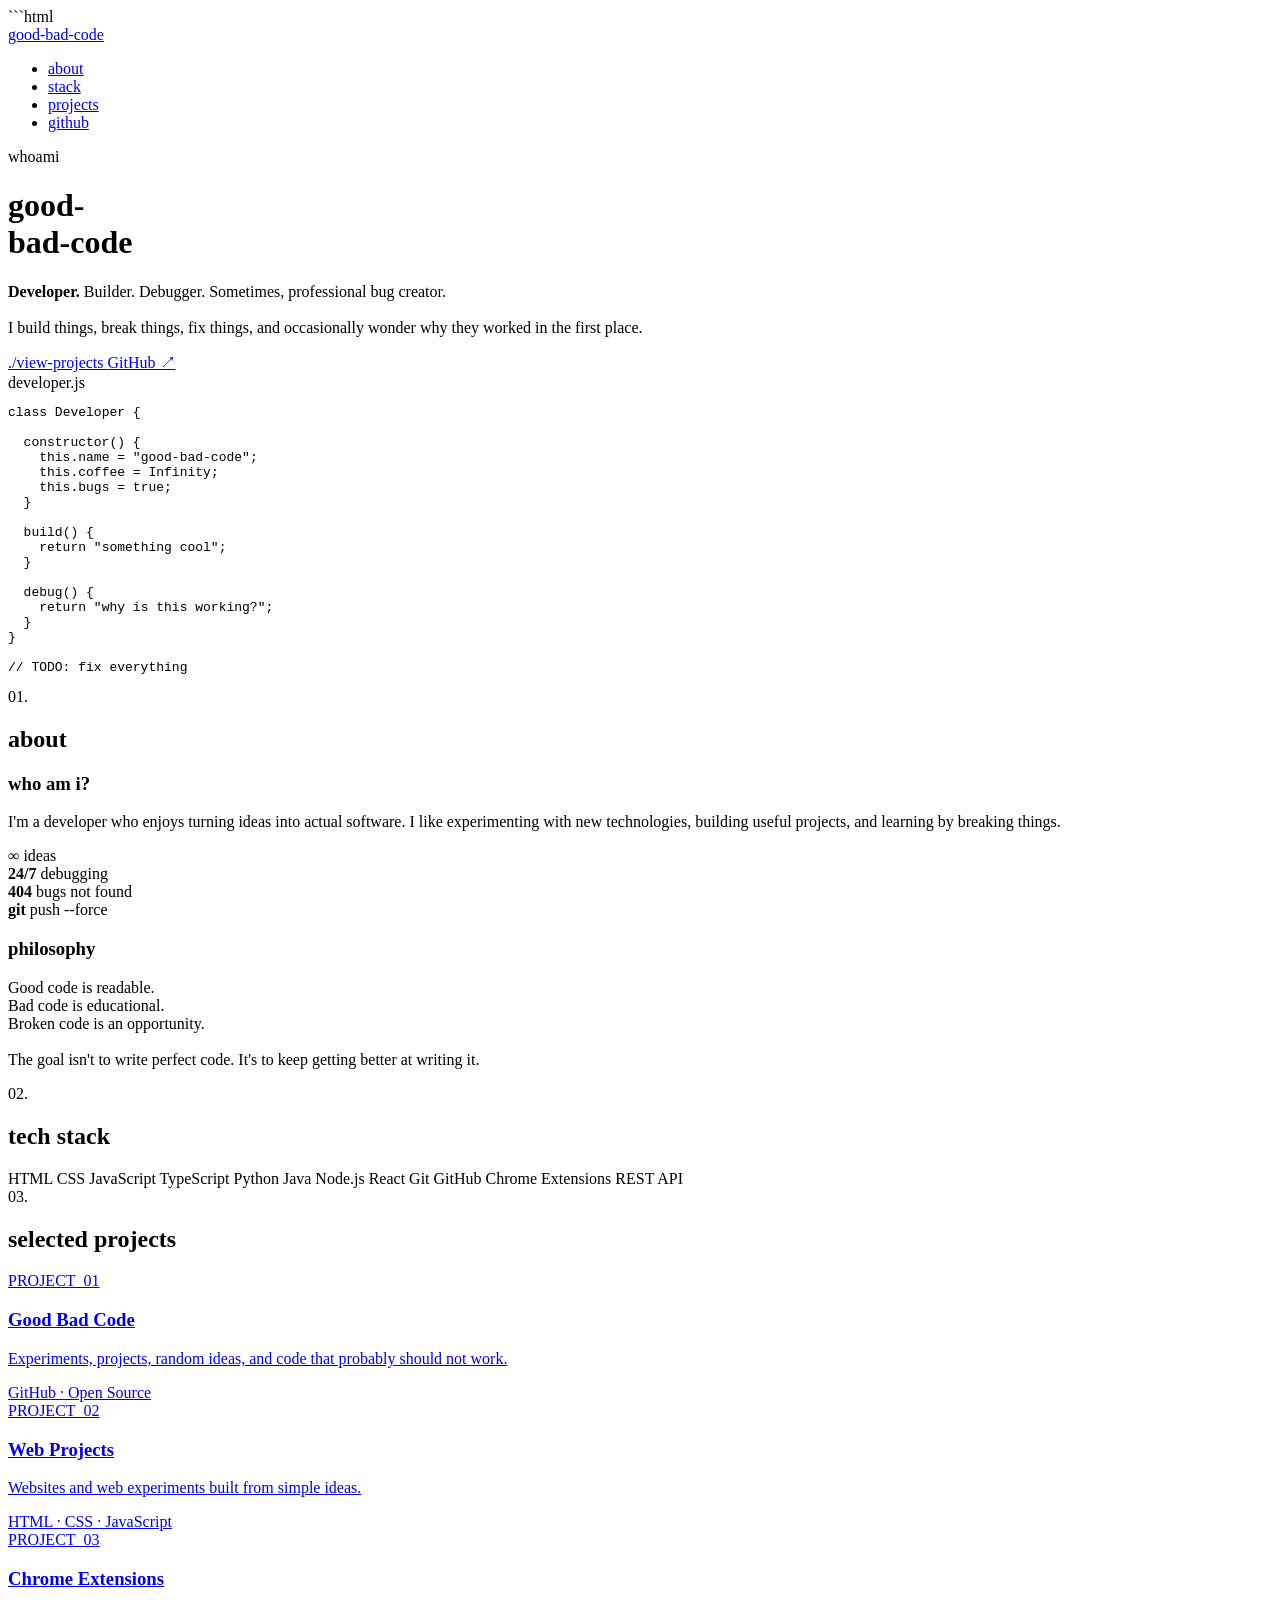
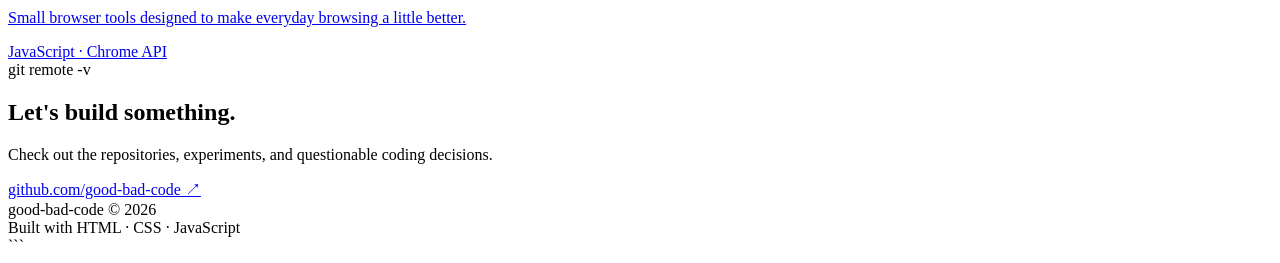
==== index.html @ f19af236 "Add index.html for developer portfolio This commit adds a new HTML file for the developer portfolio," ====
```html
<!DOCTYPE html>
<html lang="ko">
<head>
  <meta charset="UTF-8" />
  <meta name="viewport" content="width=device-width, initial-scale=1.0" />

  <title>good-bad-code — Developer Portfolio</title>

  <meta
    name="description"
    content="good-bad-code's developer portfolio — Code, build, break, repeat."
  />

  <link rel="preconnect" href="https://fonts.googleapis.com">
  <link rel="preconnect" href="https://fonts.gstatic.com" crossorigin>

  <link
    href="https://fonts.googleapis.com/css2?family=Fira+Code:wght@400;500;600;700&display=swap"
    rel="stylesheet"
  />

  <link rel="stylesheet" href="style.css" />
</head>

<body>

  <!-- Navigation -->
  <nav>
    <div class="container nav-inner">

      <a href="#" class="logo">
        good<span>-</span>bad<span>-</span>code
      </a>

      <ul class="nav-links">
        <li><a href="#about">about</a></li>
        <li><a href="#stack">stack</a></li>
        <li><a href="#projects">projects</a></li>
        <li><a href="#github">github</a></li>
      </ul>

    </div>
  </nav>


  <!-- Hero -->
  <header class="hero">

    <div class="container hero-grid">

      <div class="hero-content">

        <div class="terminal-label">
          whoami
        </div>

        <h1>
          good<span class="accent">-</span><br>
          bad<span class="accent">-</span>code
        </h1>

        <p class="hero-description">
          <strong>Developer.</strong>
          Builder.
          Debugger.
          Sometimes, professional bug creator.
          <br><br>

          I build things, break things, fix things,
          and occasionally wonder why they worked
          in the first place.
        </p>

        <div class="buttons">

          <a class="btn primary" href="#projects">
            ./view-projects
          </a>

          <a
            class="btn secondary"
            href="https://github.com/good-bad-code"
            target="_blank"
            rel="noopener noreferrer"
          >
            GitHub ↗
          </a>

        </div>

      </div>


      <!-- Code Window -->
      <div class="code-window">

        <div class="window-header">

          <div class="dot red"></div>
          <div class="dot yellow"></div>
          <div class="dot green"></div>

          <span class="window-title">
            developer.js
          </span>

        </div>

<pre><code><span class="keyword">class</span> <span class="function">Developer</span> {

  <span class="function">constructor</span>() {
    <span class="keyword">this</span>.name = <span class="string">"good-bad-code"</span>;
    <span class="keyword">this</span>.coffee = <span class="keyword">Infinity</span>;
    <span class="keyword">this</span>.bugs = <span class="keyword">true</span>;
  }

  <span class="function">build</span>() {
    <span class="keyword">return</span> <span class="string">"something cool"</span>;
  }

  <span class="function">debug</span>() {
    <span class="keyword">return</span> <span class="string">"why is this working?"</span>;
  }
}

<span class="comment">// TODO: fix everything</span></code></pre>

      </div>

    </div>

  </header>


  <!-- About -->
  <section id="about">

    <div class="container">

      <div class="section-title">
        <span>01.</span>
        <h2>about</h2>
      </div>


      <div class="about-grid">

        <div class="panel">

          <h3>who am i?</h3>

          <p>
            I'm a developer who enjoys turning ideas
            into actual software.

            I like experimenting with new technologies,
            building useful projects, and learning
            by breaking things.
          </p>


          <div class="stats">

            <div class="stat">
              <strong>∞</strong>
              <span>ideas</span>
            </div>

            <div class="stat">
              <strong>24/7</strong>
              <span>debugging</span>
            </div>

            <div class="stat">
              <strong>404</strong>
              <span>bugs not found</span>
            </div>

            <div class="stat">
              <strong>git</strong>
              <span>push --force</span>
            </div>

          </div>

        </div>


        <div class="panel">

          <h3>philosophy</h3>

          <p>
            Good code is readable.<br>
            Bad code is educational.<br>
            Broken code is an opportunity.

            <br><br>

            The goal isn't to write perfect code.
            It's to keep getting better at writing it.
          </p>

        </div>

      </div>

    </div>

  </section>


  <!-- Tech Stack -->
  <section id="stack">

    <div class="container">

      <div class="section-title">
        <span>02.</span>
        <h2>tech stack</h2>
      </div>


      <div class="stack">

        <span class="tag">HTML</span>
        <span class="tag">CSS</span>
        <span class="tag">JavaScript</span>
        <span class="tag">TypeScript</span>
        <span class="tag">Python</span>
        <span class="tag">Java</span>
        <span class="tag">Node.js</span>
        <span class="tag">React</span>
        <span class="tag">Git</span>
        <span class="tag">GitHub</span>
        <span class="tag">Chrome Extensions</span>
        <span class="tag">REST API</span>

      </div>

    </div>

  </section>


  <!-- Projects -->
  <section id="projects">

    <div class="container">

      <div class="section-title">
        <span>03.</span>
        <h2>selected projects</h2>
      </div>


      <div class="projects">


        <a
          class="project"
          href="https://github.com/good-bad-code"
          target="_blank"
          rel="noopener noreferrer"
        >

          <div class="project-number">
            PROJECT_01
          </div>

          <h3>Good Bad Code</h3>

          <p>
            Experiments, projects, random ideas,
            and code that probably should not work.
          </p>

          <div class="project-tech">
            GitHub · Open Source
          </div>

        </a>


        <a
          class="project"
          href="https://github.com/good-bad-code"
          target="_blank"
          rel="noopener noreferrer"
        >

          <div class="project-number">
            PROJECT_02
          </div>

          <h3>Web Projects</h3>

          <p>
            Websites and web experiments built
            from simple ideas.
          </p>

          <div class="project-tech">
            HTML · CSS · JavaScript
          </div>

        </a>


        <a
          class="project"
          href="https://github.com/good-bad-code"
          target="_blank"
          rel="noopener noreferrer"
        >

          <div class="project-number">
            PROJECT_03
          </div>

          <h3>Chrome Extensions</h3>

          <p>
            Small browser tools designed to make
            everyday browsing a little better.
          </p>

          <div class="project-tech">
            JavaScript · Chrome API
          </div>

        </a>


      </div>

    </div>

  </section>


  <!-- GitHub -->
  <section id="github">

    <div class="container">

      <div class="github-box">

        <div class="terminal-label">
          git remote -v
        </div>

        <h2>
          Let's build something.
        </h2>

        <p>
          Check out the repositories, experiments,
          and questionable coding decisions.
        </p>

        <a
          class="btn primary"
          href="https://github.com/good-bad-code"
          target="_blank"
          rel="noopener noreferrer"
        >
          github.com/good-bad-code ↗
        </a>

      </div>

    </div>

  </section>


  <!-- Footer -->
  <footer>

    <div class="container footer-inner">

      <div>
        <span class="green">good-bad-code</span>
        © 2026
      </div>

      <div>
        Built with HTML · CSS · JavaScript
      </div>

    </div>

  </footer>


  <script src="script.js"></script>

</body>
</html>
```
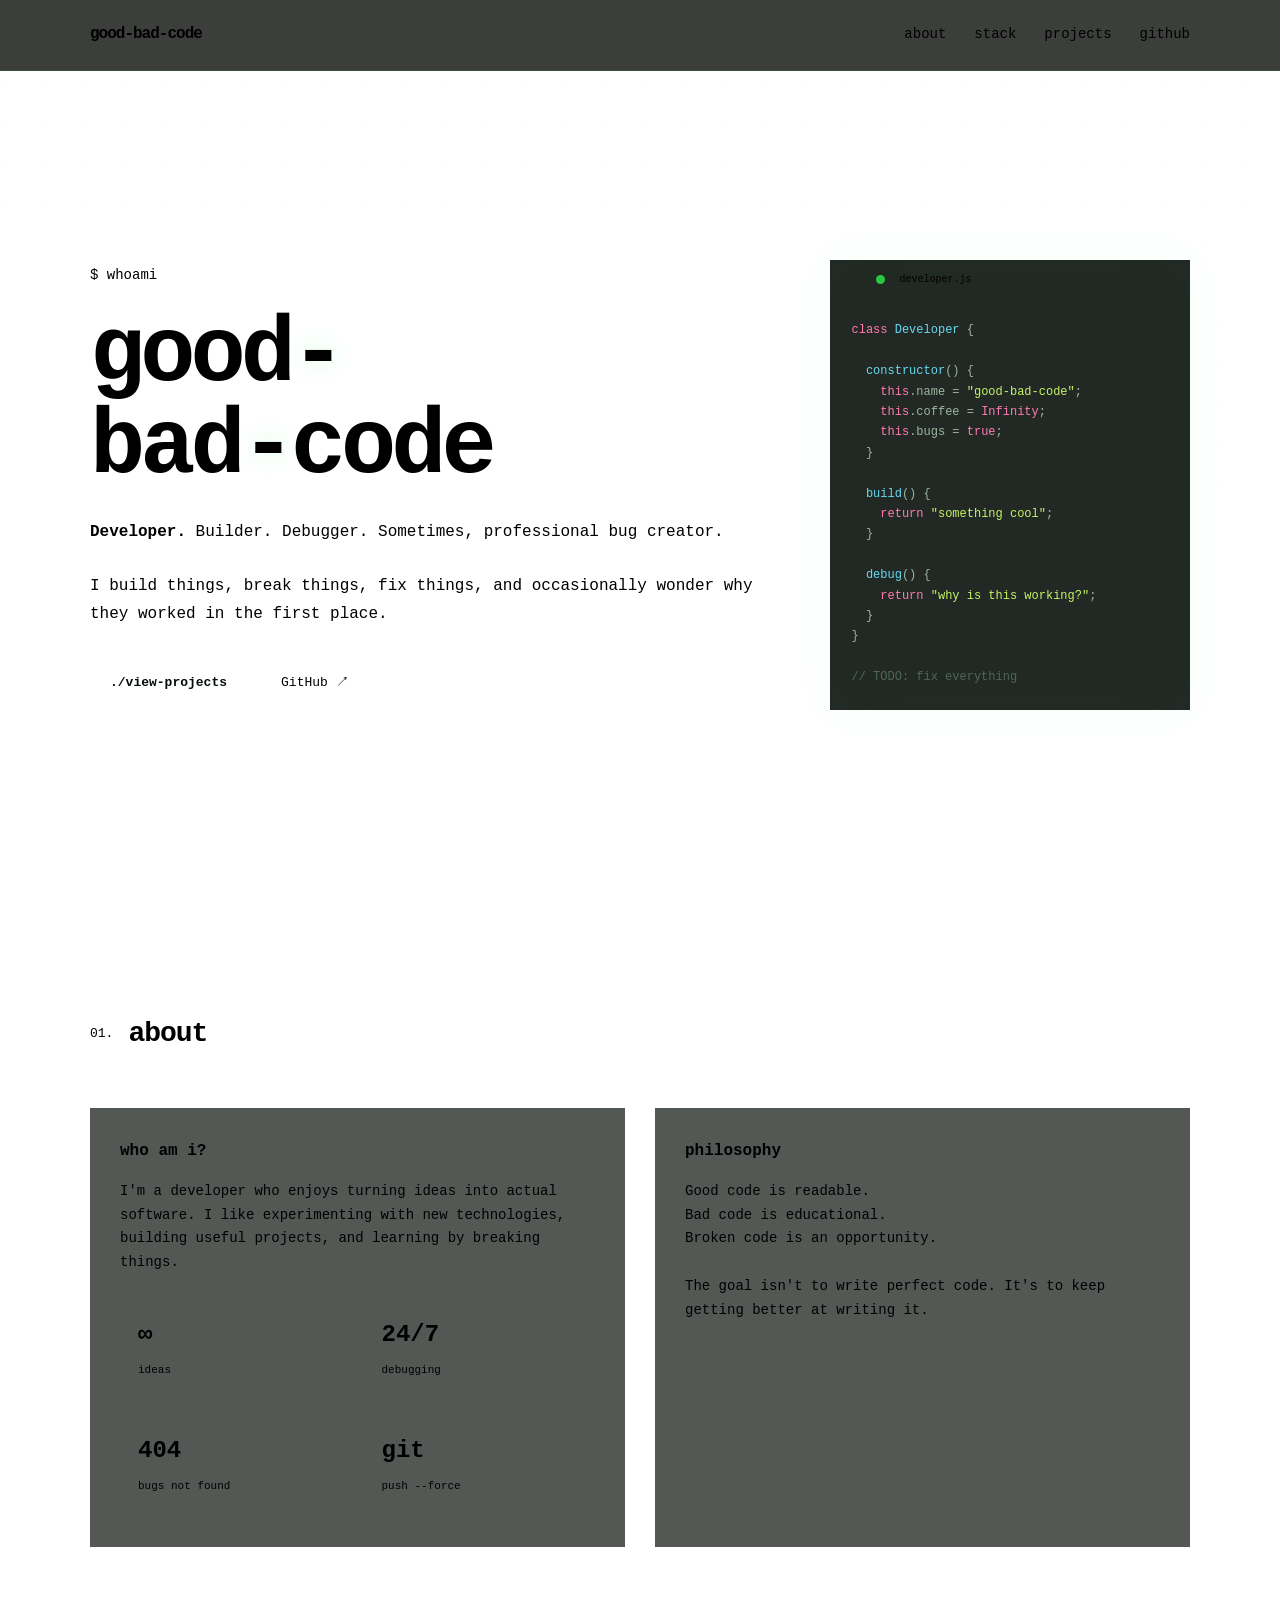
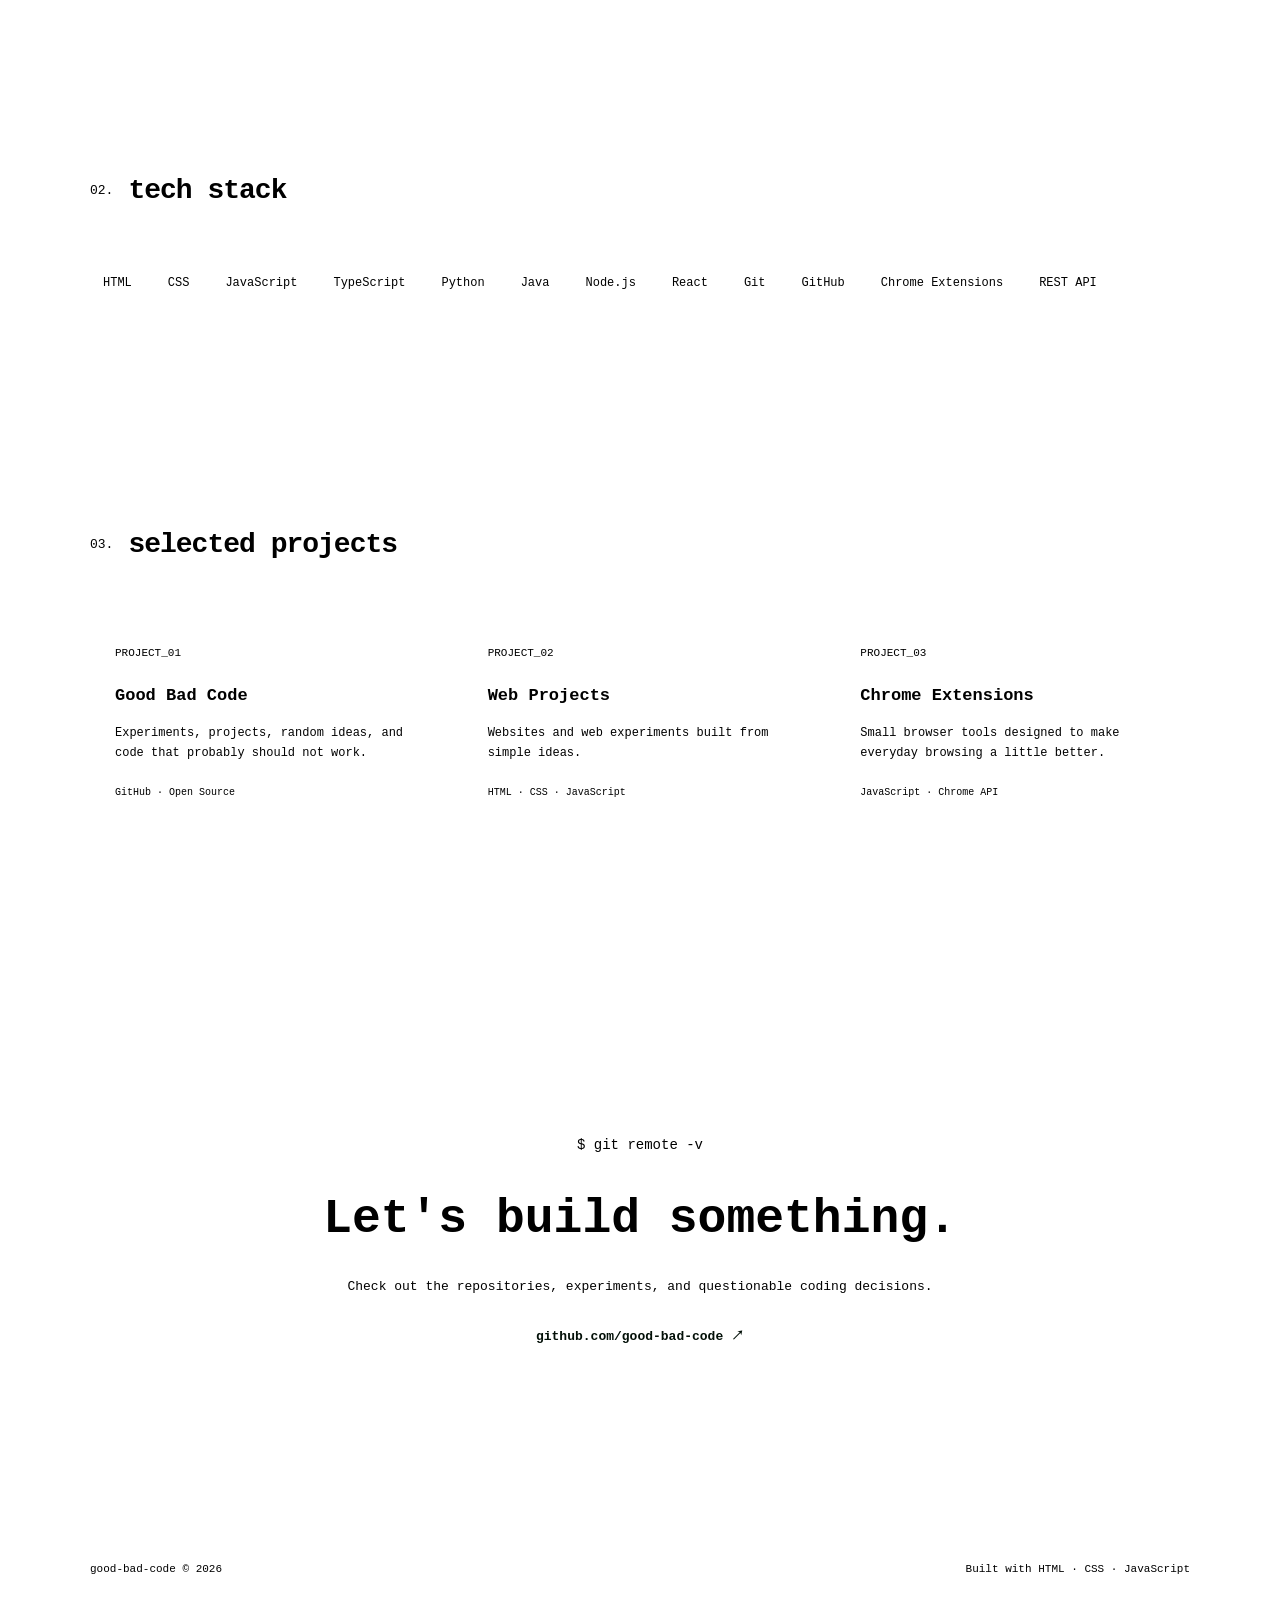
==== commit d182ce0e: "Clean up HTML formatting in index.html Removed unnecessary markdown formatting from HTML." ====
--- a/index.html
+++ b/index.html
@@ -1,4 +1,3 @@
-```html
 <!DOCTYPE html>
 <html lang="ko">
 <head>
@@ -399,4 +398,3 @@
 
 </body>
 </html>
-```
--- a/style.css
+++ b/style.css
@@ -0,0 +1,816 @@
+```css
+:root {
+  --bg: #050805;
+  --bg-soft: #0a100b;
+  --panel: #0b120d;
+  --border: #1b3521;
+
+  --green: #39ff88;
+  --green-soft: #8cffb5;
+
+  --text: #e8f5eb;
+  --muted: #78917f;
+
+  --red: #ff5f57;
+  --yellow: #ffbd2e;
+}
+
+* {
+  margin: 0;
+  padding: 0;
+  box-sizing: border-box;
+}
+
+html {
+  scroll-behavior: smooth;
+}
+
+body {
+  font-family: "Fira Code", monospace;
+
+  background:
+    radial-gradient(
+      circle at 50% -10%,
+      rgba(57, 255, 136, 0.09),
+      transparent 35%
+    ),
+    var(--bg);
+
+  color: var(--text);
+  line-height: 1.7;
+
+  overflow-x: hidden;
+}
+
+
+/* Background Grid */
+
+body::before {
+  content: "";
+
+  position: fixed;
+  inset: 0;
+
+  pointer-events: none;
+
+  opacity: 0.035;
+
+  background-image:
+    linear-gradient(
+      rgba(57, 255, 136, 0.3) 1px,
+      transparent 1px
+    ),
+    linear-gradient(
+      90deg,
+      rgba(57, 255, 136, 0.3) 1px,
+      transparent 1px
+    );
+
+  background-size: 40px 40px;
+
+  mask-image:
+    linear-gradient(
+      to bottom,
+      black,
+      transparent 80%
+    );
+}
+
+
+a {
+  color: inherit;
+  text-decoration: none;
+}
+
+
+.container {
+  width: min(
+    1100px,
+    calc(100% - 40px)
+  );
+
+  margin: auto;
+}
+
+
+/* =========================
+   NAVIGATION
+========================= */
+
+nav {
+  position: fixed;
+
+  top: 0;
+  left: 0;
+
+  width: 100%;
+
+  z-index: 100;
+
+  backdrop-filter: blur(12px);
+
+  background:
+    rgba(5, 8, 5, 0.78);
+
+  border-bottom:
+    1px solid rgba(57, 255, 136, 0.08);
+}
+
+
+.nav-inner {
+  height: 70px;
+
+  display: flex;
+
+  align-items: center;
+  justify-content: space-between;
+}
+
+
+.logo {
+  color: var(--green);
+
+  font-weight: 700;
+
+  letter-spacing: -1px;
+}
+
+
+.logo span {
+  color: var(--muted);
+}
+
+
+.nav-links {
+  display: flex;
+
+  gap: 28px;
+
+  list-style: none;
+
+  color: var(--muted);
+
+  font-size: 14px;
+}
+
+
+.nav-links a {
+  transition: 0.2s;
+}
+
+
+.nav-links a:hover {
+  color: var(--green);
+}
+
+
+/* =========================
+   HERO
+========================= */
+
+.hero {
+  min-height: 100vh;
+
+  display: flex;
+
+  align-items: center;
+
+  position: relative;
+
+  padding-top: 70px;
+}
+
+
+.hero-grid {
+  display: grid;
+
+  grid-template-columns:
+    1.3fr 0.7fr;
+
+  gap: 70px;
+
+  align-items: center;
+}
+
+
+.terminal-label {
+  color: var(--green);
+
+  font-size: 14px;
+
+  margin-bottom: 22px;
+}
+
+
+.terminal-label::before {
+  content: "$ ";
+
+  color: var(--muted);
+}
+
+
+h1 {
+  font-size:
+    clamp(48px, 8vw, 92px);
+
+  line-height: 1;
+
+  letter-spacing: -5px;
+
+  margin-bottom: 25px;
+}
+
+
+h1 .accent {
+  color: var(--green);
+
+  text-shadow:
+    0 0 25px
+    rgba(57, 255, 136, 0.25);
+}
+
+
+.hero-description {
+  max-width: 680px;
+
+  color: var(--muted);
+
+  font-size: 16px;
+
+  margin-bottom: 32px;
+}
+
+
+.hero-description strong {
+  color: var(--green-soft);
+}
+
+
+/* Buttons */
+
+.buttons {
+  display: flex;
+
+  gap: 14px;
+
+  flex-wrap: wrap;
+}
+
+
+.btn {
+  border:
+    1px solid var(--border);
+
+  padding: 12px 20px;
+
+  font-size: 13px;
+
+  transition: 0.2s;
+
+  background: var(--panel);
+}
+
+
+.btn.primary {
+  color: #031008;
+
+  background: var(--green);
+
+  border-color: var(--green);
+
+  font-weight: 700;
+}
+
+
+.btn:hover {
+  transform: translateY(-2px);
+
+  box-shadow:
+    0 0 25px
+    rgba(57, 255, 136, 0.12);
+}
+
+
+.btn.secondary:hover {
+  color: var(--green);
+
+  border-color: var(--green);
+}
+
+
+/* =========================
+   CODE WINDOW
+========================= */
+
+.code-window {
+  border:
+    1px solid var(--border);
+
+  background:
+    rgba(11, 18, 13, 0.9);
+
+  box-shadow:
+    0 0 50px
+    rgba(57, 255, 136, 0.05),
+
+    inset 0 0 50px
+    rgba(57, 255, 136, 0.015);
+}
+
+
+.window-header {
+  height: 38px;
+
+  display: flex;
+
+  align-items: center;
+
+  gap: 7px;
+
+  padding: 0 14px;
+
+  border-bottom:
+    1px solid var(--border);
+}
+
+
+.dot {
+  width: 9px;
+  height: 9px;
+
+  border-radius: 50%;
+}
+
+
+.dot.red {
+  background: var(--red);
+}
+
+
+.dot.yellow {
+  background: var(--yellow);
+}
+
+
+.dot.green {
+  background: #28c840;
+}
+
+
+.window-title {
+  margin-left: 8px;
+
+  color: var(--muted);
+
+  font-size: 10px;
+}
+
+
+pre {
+  padding: 22px;
+
+  overflow-x: auto;
+
+  font-size: 12px;
+
+  color: #9ab6a0;
+}
+
+
+.keyword {
+  color: #ff7ab2;
+}
+
+
+.string {
+  color: #c5f467;
+}
+
+
+.function {
+  color: #66d9ef;
+}
+
+
+.comment {
+  color: #4c6854;
+}
+
+
+/* =========================
+   SECTION
+========================= */
+
+section {
+  padding: 110px 0;
+}
+
+
+.section-title {
+  display: flex;
+
+  align-items: center;
+
+  gap: 15px;
+
+  margin-bottom: 50px;
+}
+
+
+.section-title span {
+  color: var(--green);
+
+  font-size: 13px;
+}
+
+
+.section-title h2 {
+  font-size: 28px;
+
+  letter-spacing: -1px;
+}
+
+
+.section-title::after {
+  content: "";
+
+  height: 1px;
+
+  flex: 1;
+
+  background: var(--border);
+}
+
+
+/* =========================
+   ABOUT
+========================= */
+
+.about-grid {
+  display: grid;
+
+  grid-template-columns:
+    1fr 1fr;
+
+  gap: 30px;
+}
+
+
+.panel {
+  background:
+    rgba(11, 18, 13, 0.7);
+
+  border:
+    1px solid var(--border);
+
+  padding: 30px;
+}
+
+
+.panel h3 {
+  color: var(--green);
+
+  margin-bottom: 15px;
+
+  font-size: 16px;
+}
+
+
+.panel p {
+  color: var(--muted);
+
+  font-size: 14px;
+}
+
+
+/* Stats */
+
+.stats {
+  display: grid;
+
+  grid-template-columns:
+    repeat(2, 1fr);
+
+  gap: 12px;
+
+  margin-top: 22px;
+}
+
+
+.stat {
+  border:
+    1px solid var(--border);
+
+  padding: 18px;
+}
+
+
+.stat strong {
+  display: block;
+
+  color: var(--green);
+
+  font-size: 24px;
+}
+
+
+.stat span {
+  color: var(--muted);
+
+  font-size: 11px;
+}
+
+
+/* =========================
+   TECH STACK
+========================= */
+
+.stack {
+  display: flex;
+
+  flex-wrap: wrap;
+
+  gap: 10px;
+}
+
+
+.tag {
+  padding: 8px 13px;
+
+  border:
+    1px solid var(--border);
+
+  background: var(--panel);
+
+  color: var(--green-soft);
+
+  font-size: 12px;
+
+  transition: 0.2s;
+}
+
+
+.tag:hover {
+  border-color: var(--green);
+
+  transform: translateY(-2px);
+
+  box-shadow:
+    0 0 15px
+    rgba(57, 255, 136, 0.08);
+}
+
+
+/* =========================
+   PROJECTS
+========================= */
+
+.projects {
+  display: grid;
+
+  grid-template-columns:
+    repeat(3, 1fr);
+
+  gap: 18px;
+}
+
+
+.project {
+  position: relative;
+
+  padding: 25px;
+
+  min-height: 230px;
+
+  border:
+    1px solid var(--border);
+
+  background:
+    linear-gradient(
+      145deg,
+      rgba(57, 255, 136, 0.025),
+      transparent
+    ),
+    var(--panel);
+
+  transition: 0.25s;
+}
+
+
+.project:hover {
+  transform: translateY(-5px);
+
+  border-color:
+    rgba(57, 255, 136, 0.5);
+
+  box-shadow:
+    0 15px 40px
+    rgba(0, 0, 0, 0.3);
+}
+
+
+.project-number {
+  color: var(--muted);
+
+  font-size: 11px;
+
+  margin-bottom: 20px;
+}
+
+
+.project h3 {
+  color: var(--green-soft);
+
+  margin-bottom: 12px;
+
+  font-size: 17px;
+}
+
+
+.project p {
+  color: var(--muted);
+
+  font-size: 12px;
+
+  margin-bottom: 20px;
+}
+
+
+.project-tech {
+  color: var(--green);
+
+  font-size: 10px;
+}
+
+
+/* =========================
+   GITHUB
+========================= */
+
+.github-box {
+  text-align: center;
+
+  padding: 65px 30px;
+
+  border:
+    1px solid var(--border);
+
+  background:
+    radial-gradient(
+      circle at center,
+      rgba(57, 255, 136, 0.06),
+      transparent 55%
+    ),
+    var(--panel);
+}
+
+
+.github-box h2 {
+  font-size:
+    clamp(28px, 5vw, 48px);
+
+  margin-bottom: 15px;
+}
+
+
+.github-box p {
+  color: var(--muted);
+
+  margin-bottom: 25px;
+
+  font-size: 13px;
+}
+
+
+/* =========================
+   FOOTER
+========================= */
+
+footer {
+  border-top:
+    1px solid var(--border);
+
+  padding: 35px 0;
+
+  color: var(--muted);
+
+  font-size: 11px;
+}
+
+
+.footer-inner {
+  display: flex;
+
+  justify-content: space-between;
+
+  gap: 20px;
+}
+
+
+.green {
+  color: var(--green);
+}
+
+
+/* =========================
+   SCROLL REVEAL
+========================= */
+
+.reveal {
+  opacity: 0;
+
+  transform: translateY(25px);
+
+  transition:
+    opacity 0.7s ease,
+    transform 0.7s ease;
+}
+
+
+.reveal.visible {
+  opacity: 1;
+
+  transform: translateY(0);
+}
+
+
+/* =========================
+   RESPONSIVE
+========================= */
+
+@media (max-width: 800px) {
+
+  .hero-grid,
+  .about-grid {
+    grid-template-columns: 1fr;
+  }
+
+
+  .hero {
+    padding-top: 110px;
+  }
+
+
+  .hero-grid {
+    gap: 45px;
+  }
+
+
+  .projects {
+    grid-template-columns: 1fr;
+  }
+
+
+  .nav-links {
+    display: none;
+  }
+
+
+  h1 {
+    letter-spacing: -3px;
+  }
+
+
+  section {
+    padding: 80px 0;
+  }
+
+
+  .footer-inner {
+    flex-direction: column;
+  }
+
+}
+
+
+@media (max-width: 500px) {
+
+  .container {
+    width:
+      calc(100% - 28px);
+  }
+
+
+  h1 {
+    font-size: 52px;
+  }
+
+
+  .hero-description {
+    font-size: 13px;
+  }
+
+
+  .code-window {
+    font-size: 10px;
+  }
+
+
+  pre {
+    padding: 15px;
+
+    font-size: 10px;
+  }
+
+}
+```
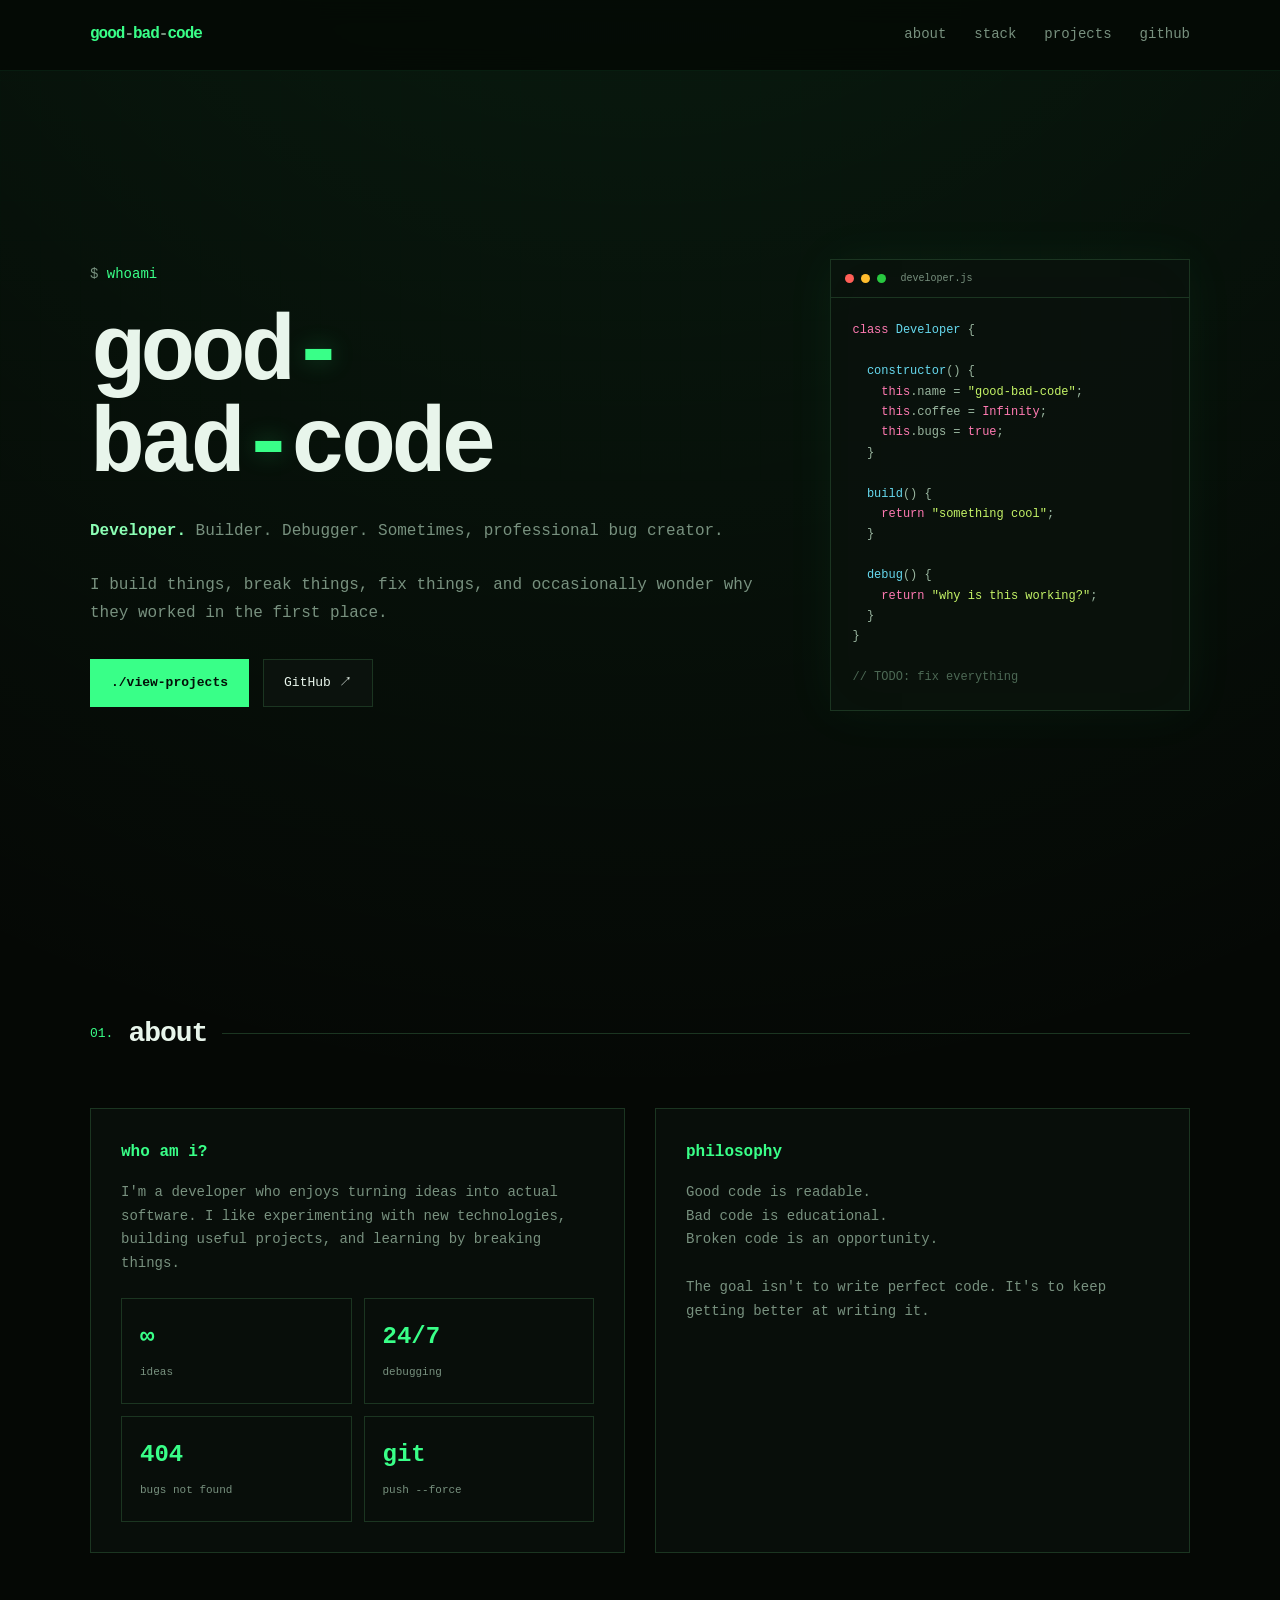
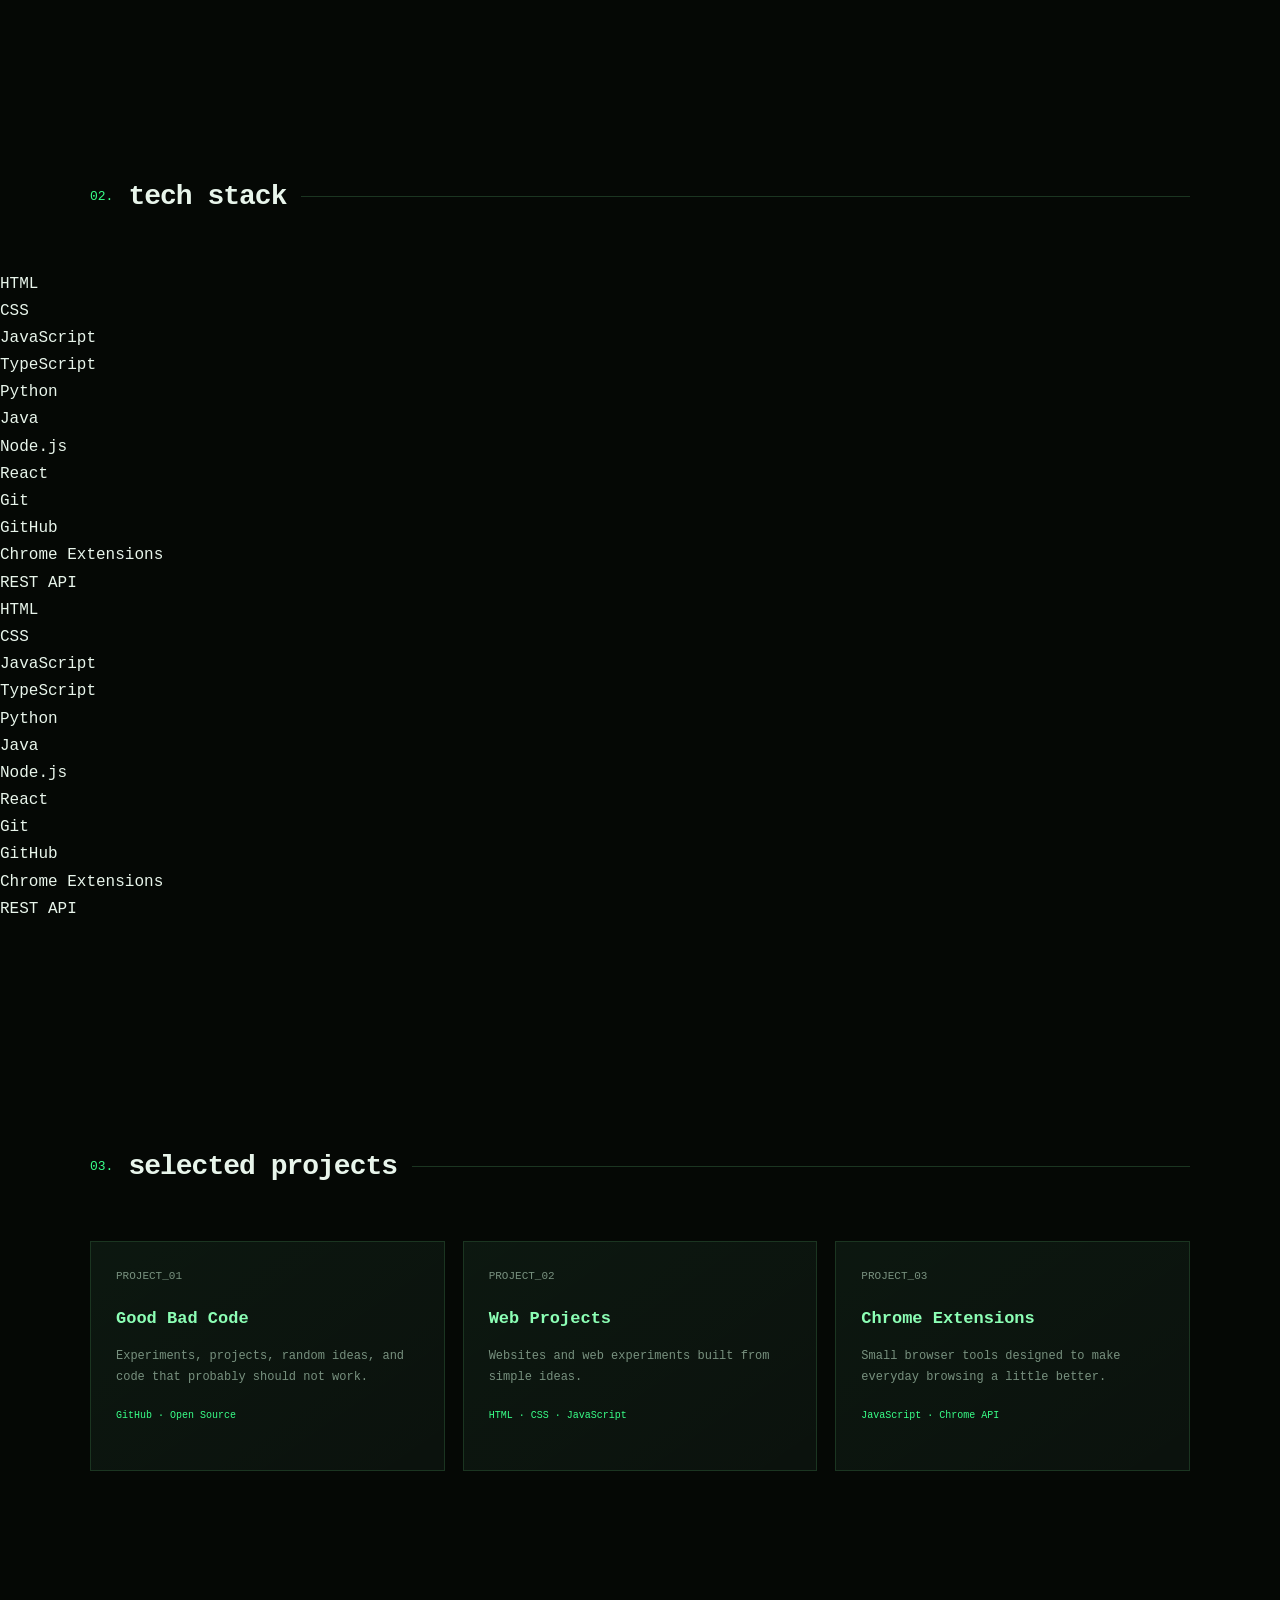
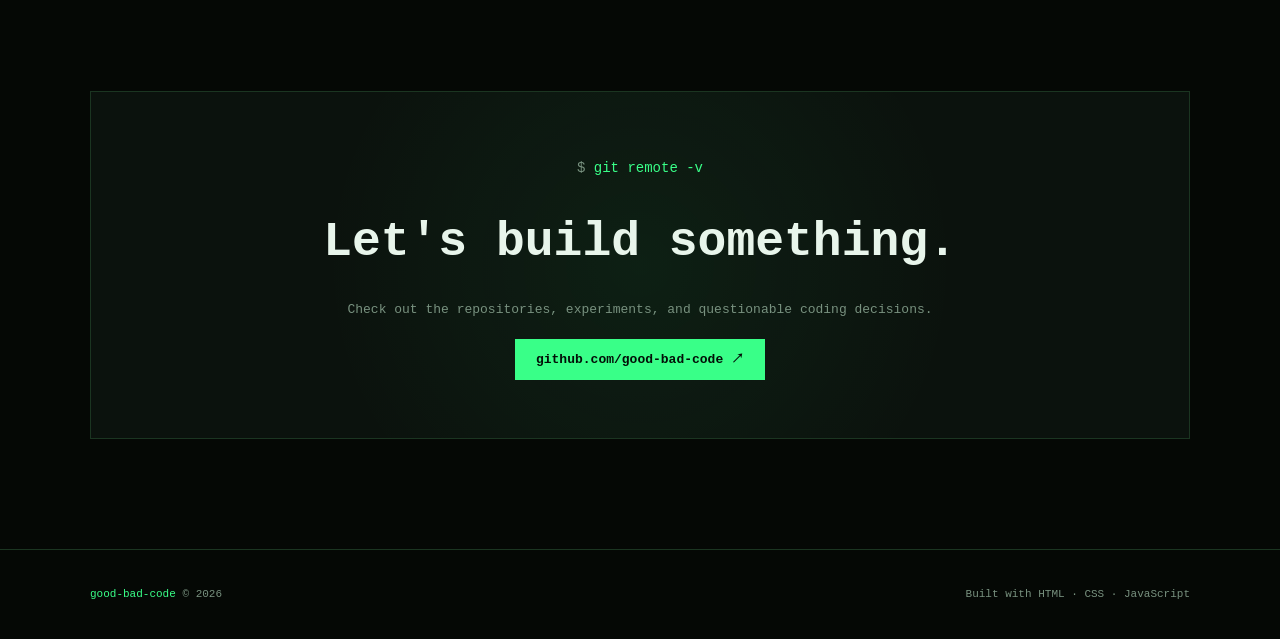
==== commit 857f8f0e: "Refactor tech stack section in index.html Refactor tech stack section to improve structure and reada" ====
--- a/index.html
+++ b/index.html
@@ -209,39 +209,55 @@
 
   </section>
 
-
-  <!-- Tech Stack -->
-  <section id="stack">
-
-    <div class="container">
-
-      <div class="section-title">
-        <span>02.</span>
-        <h2>tech stack</h2>
-      </div>
-
-
-      <div class="stack">
-
-        <span class="tag">HTML</span>
-        <span class="tag">CSS</span>
-        <span class="tag">JavaScript</span>
-        <span class="tag">TypeScript</span>
-        <span class="tag">Python</span>
-        <span class="tag">Java</span>
-        <span class="tag">Node.js</span>
-        <span class="tag">React</span>
-        <span class="tag">Git</span>
-        <span class="tag">GitHub</span>
-        <span class="tag">Chrome Extensions</span>
-        <span class="tag">REST API</span>
-
-      </div>
-
-    </div>
-
-  </section>
-
+<!-- Tech Stack -->
+<section id="stack">
+
+  <div class="container">
+
+    <div class="section-title">
+      <span>02.</span>
+      <h2>tech stack</h2>
+    </div>
+
+  </div>
+
+  <div class="tech-wave-container">
+
+    <div class="tech-wave-track">
+
+      <!-- 첫 번째 세트 -->
+      <div class="tech-wave-item">HTML</div>
+      <div class="tech-wave-item">CSS</div>
+      <div class="tech-wave-item">JavaScript</div>
+      <div class="tech-wave-item">TypeScript</div>
+      <div class="tech-wave-item">Python</div>
+      <div class="tech-wave-item">Java</div>
+      <div class="tech-wave-item">Node.js</div>
+      <div class="tech-wave-item">React</div>
+      <div class="tech-wave-item">Git</div>
+      <div class="tech-wave-item">GitHub</div>
+      <div class="tech-wave-item">Chrome Extensions</div>
+      <div class="tech-wave-item">REST API</div>
+
+      <!-- 두 번째 세트 -->
+      <div class="tech-wave-item">HTML</div>
+      <div class="tech-wave-item">CSS</div>
+      <div class="tech-wave-item">JavaScript</div>
+      <div class="tech-wave-item">TypeScript</div>
+      <div class="tech-wave-item">Python</div>
+      <div class="tech-wave-item">Java</div>
+      <div class="tech-wave-item">Node.js</div>
+      <div class="tech-wave-item">React</div>
+      <div class="tech-wave-item">Git</div>
+      <div class="tech-wave-item">GitHub</div>
+      <div class="tech-wave-item">Chrome Extensions</div>
+      <div class="tech-wave-item">REST API</div>
+
+    </div>
+
+  </div>
+
+</section>
 
   <!-- Projects -->
   <section id="projects">
--- a/style.css
+++ b/style.css
@@ -1,4 +1,3 @@
-```css
 :root {
   --bg: #050805;
   --bg-soft: #0a100b;
@@ -813,4 +812,3 @@
   }
 
 }
-```
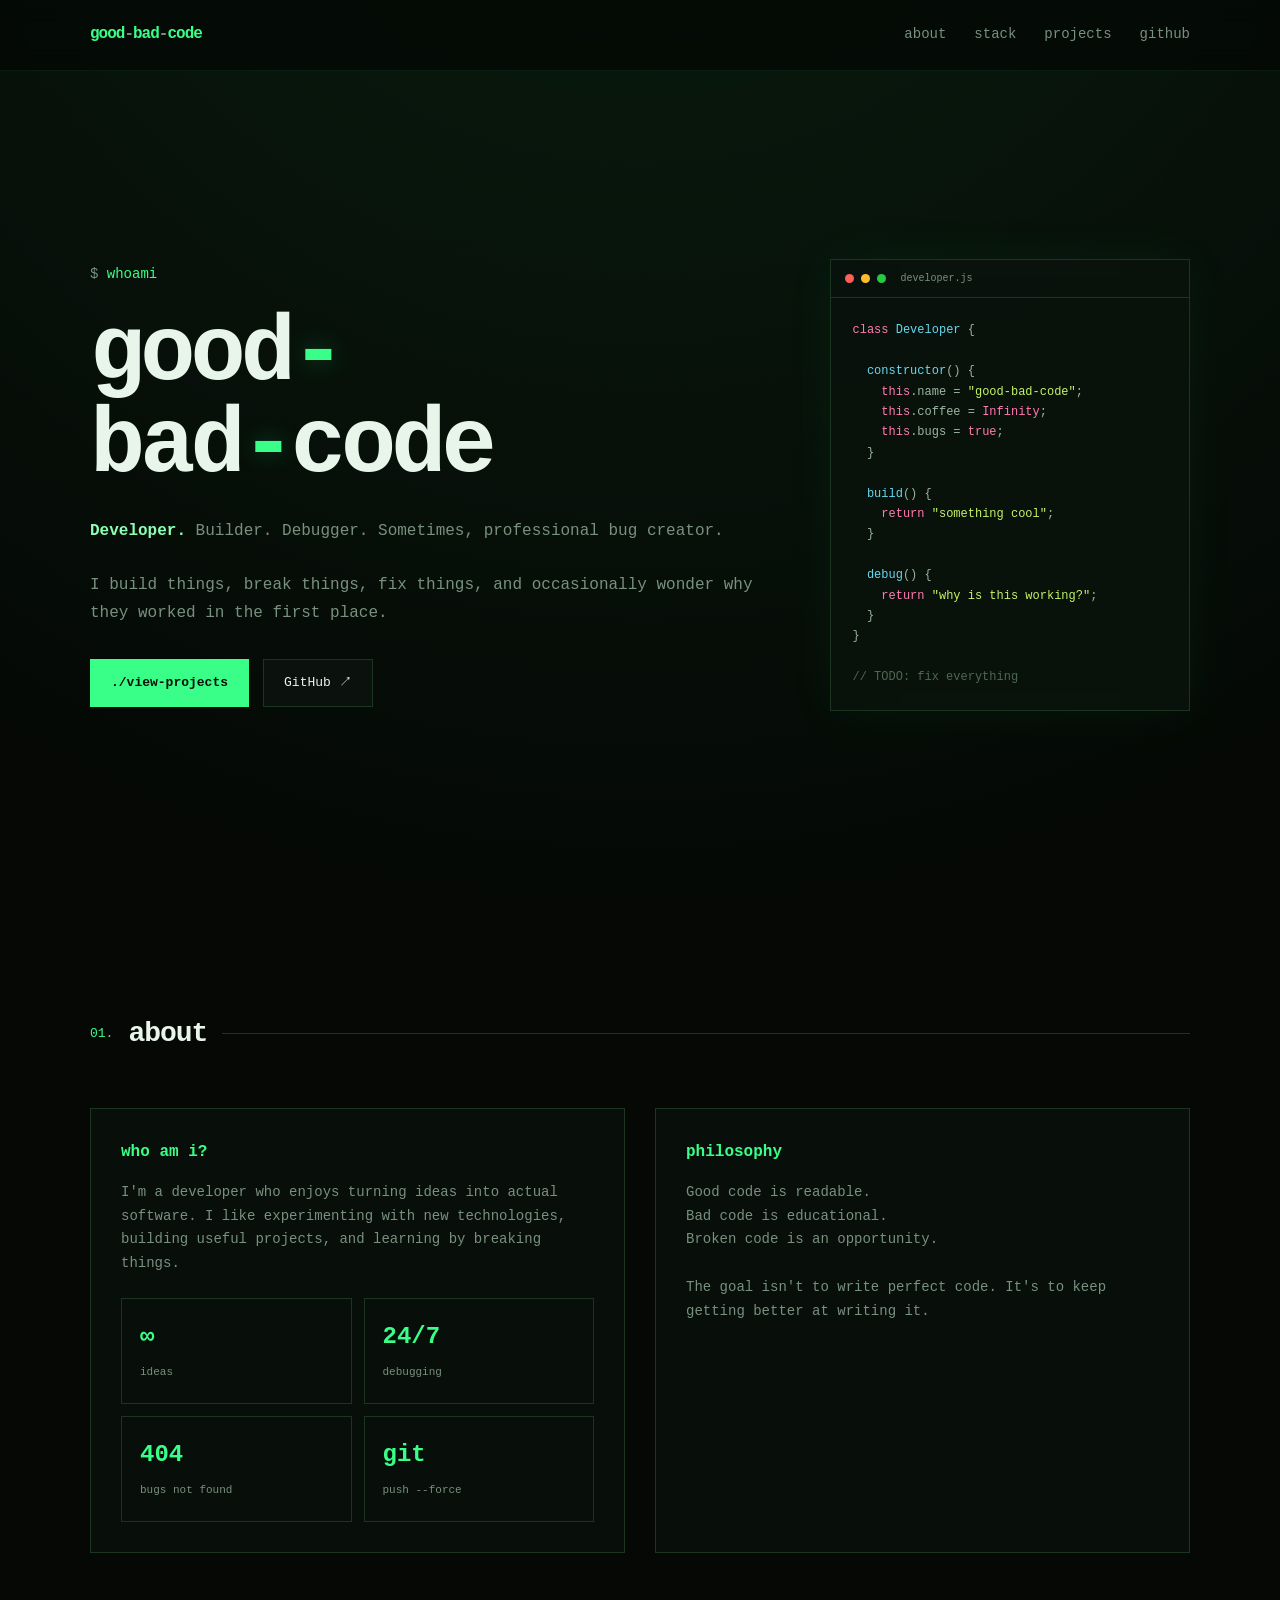
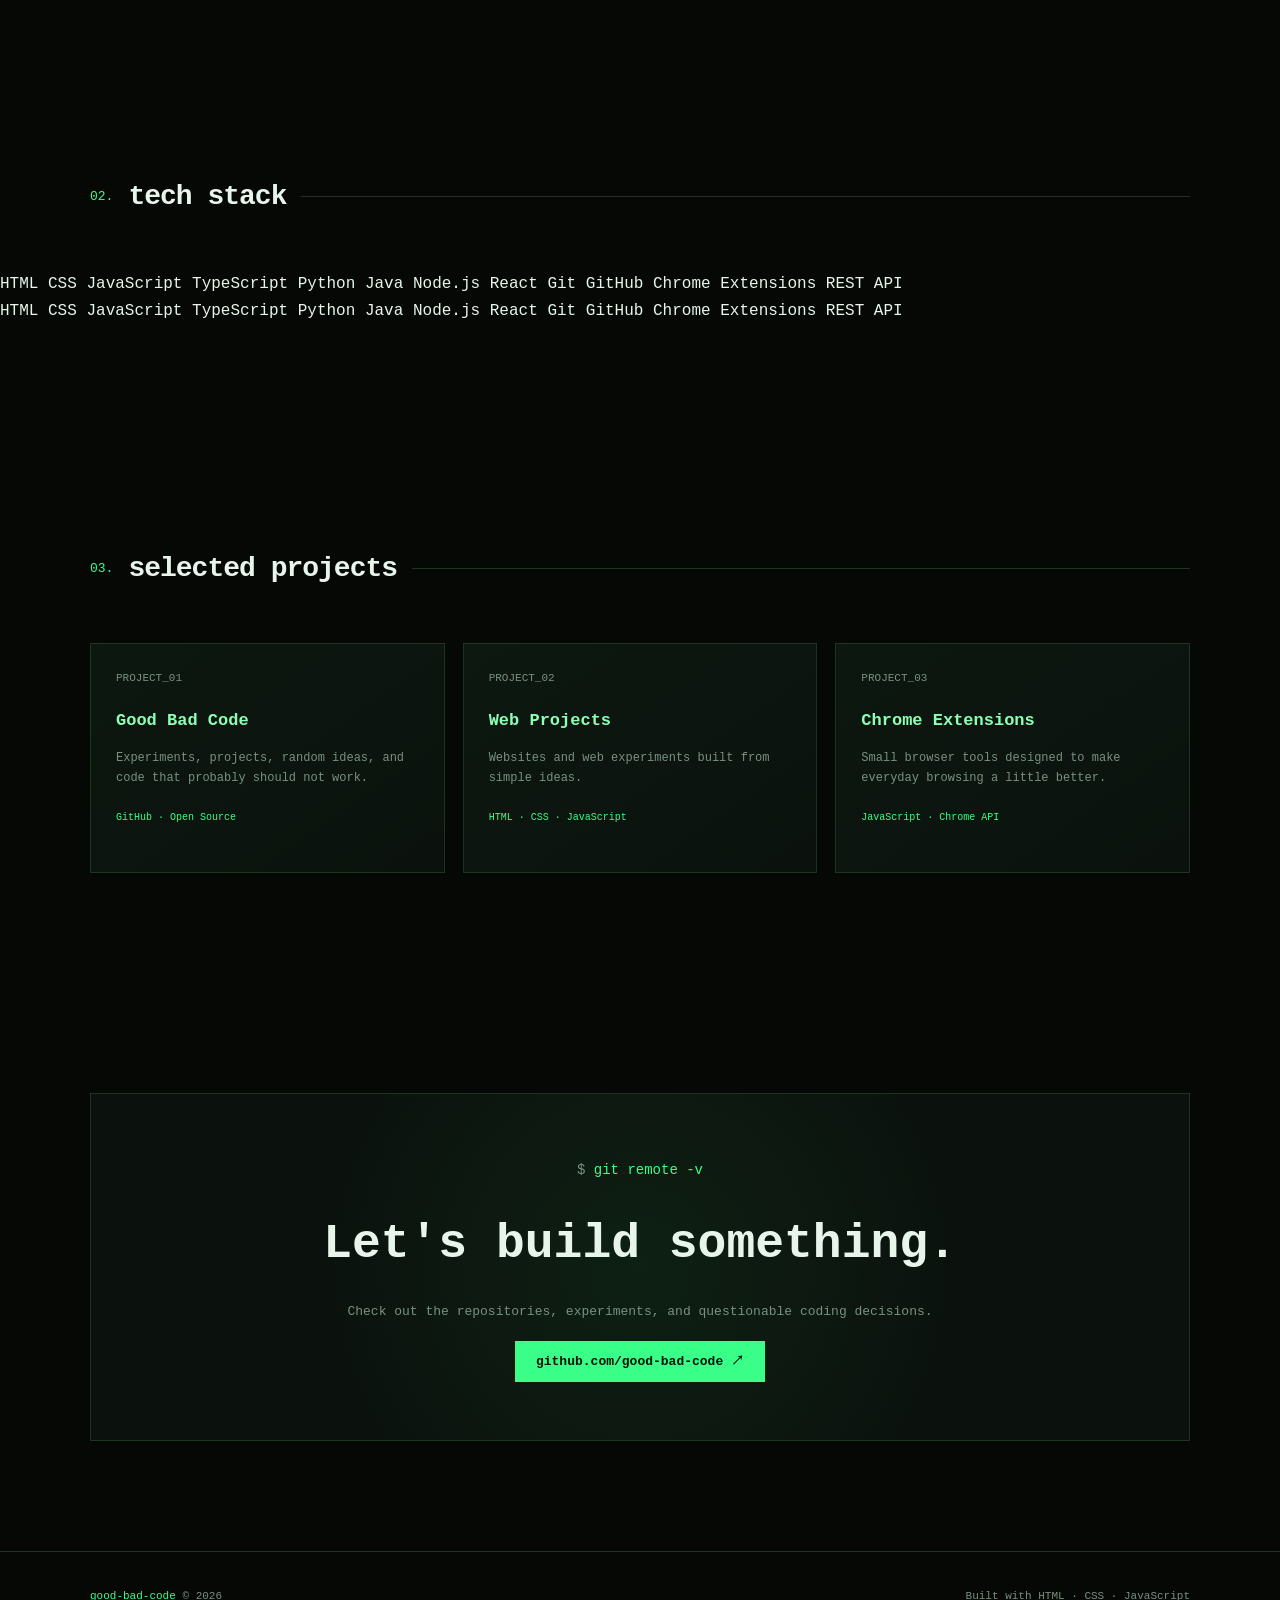
==== commit 907eed79: "Update stylesheet link and refactor tech items" ====
--- a/index.html
+++ b/index.html
@@ -19,7 +19,7 @@
     rel="stylesheet"
   />
 
-  <link rel="stylesheet" href="style.css" />
+  <link rel="stylesheet" href="/style.css" />
 </head>
 
 <body>
@@ -221,37 +221,45 @@
 
   </div>
 
-  <div class="tech-wave-container">
-
-    <div class="tech-wave-track">
-
-      <!-- 첫 번째 세트 -->
-      <div class="tech-wave-item">HTML</div>
-      <div class="tech-wave-item">CSS</div>
-      <div class="tech-wave-item">JavaScript</div>
-      <div class="tech-wave-item">TypeScript</div>
-      <div class="tech-wave-item">Python</div>
-      <div class="tech-wave-item">Java</div>
-      <div class="tech-wave-item">Node.js</div>
-      <div class="tech-wave-item">React</div>
-      <div class="tech-wave-item">Git</div>
-      <div class="tech-wave-item">GitHub</div>
-      <div class="tech-wave-item">Chrome Extensions</div>
-      <div class="tech-wave-item">REST API</div>
-
-      <!-- 두 번째 세트 -->
-      <div class="tech-wave-item">HTML</div>
-      <div class="tech-wave-item">CSS</div>
-      <div class="tech-wave-item">JavaScript</div>
-      <div class="tech-wave-item">TypeScript</div>
-      <div class="tech-wave-item">Python</div>
-      <div class="tech-wave-item">Java</div>
-      <div class="tech-wave-item">Node.js</div>
-      <div class="tech-wave-item">React</div>
-      <div class="tech-wave-item">Git</div>
-      <div class="tech-wave-item">GitHub</div>
-      <div class="tech-wave-item">Chrome Extensions</div>
-      <div class="tech-wave-item">REST API</div>
+  <div class="tech-marquee">
+
+    <div class="tech-track">
+
+      <div class="tech-group">
+
+        <span class="tech-item">HTML</span>
+        <span class="tech-item">CSS</span>
+        <span class="tech-item">JavaScript</span>
+        <span class="tech-item">TypeScript</span>
+        <span class="tech-item">Python</span>
+        <span class="tech-item">Java</span>
+        <span class="tech-item">Node.js</span>
+        <span class="tech-item">React</span>
+        <span class="tech-item">Git</span>
+        <span class="tech-item">GitHub</span>
+        <span class="tech-item">Chrome Extensions</span>
+        <span class="tech-item">REST API</span>
+
+      </div>
+
+
+      <!-- 완전히 동일한 복제본 -->
+      <div class="tech-group" aria-hidden="true">
+
+        <span class="tech-item">HTML</span>
+        <span class="tech-item">CSS</span>
+        <span class="tech-item">JavaScript</span>
+        <span class="tech-item">TypeScript</span>
+        <span class="tech-item">Python</span>
+        <span class="tech-item">Java</span>
+        <span class="tech-item">Node.js</span>
+        <span class="tech-item">React</span>
+        <span class="tech-item">Git</span>
+        <span class="tech-item">GitHub</span>
+        <span class="tech-item">Chrome Extensions</span>
+        <span class="tech-item">REST API</span>
+
+      </div>
 
     </div>
 
--- a/style.css
+++ b/style.css
@@ -524,41 +524,364 @@
    TECH STACK
 ========================= */
 
-.stack {
+/* =========================
+   WAVE TECH STACK
+========================= */
+
+#stack {
+  overflow: hidden;
+}
+
+
+/* 전체 영역 */
+
+.tech-wave-container {
+  position: relative;
+
+  width: 100%;
+
+  height: 150px;
+
+  overflow: hidden;
+
+  /*
+   * 양쪽 끝을 자연스럽게 사라지게 함
+   */
+  mask-image:
+    linear-gradient(
+      90deg,
+      transparent 0%,
+      black 8%,
+      black 92%,
+      transparent 100%
+    );
+}
+
+
+/* 움직이는 라인 */
+
+.tech-wave-track {
+  position: absolute;
+
+  left: 0;
+  top: 50%;
+
   display: flex;
 
-  flex-wrap: wrap;
-
-  gap: 10px;
-}
-
-
-.tag {
-  padding: 8px 13px;
+  align-items: center;
+
+  gap: 18px;
+
+  width: max-content;
+
+  transform: translateY(-50%);
+
+  animation:
+    wave-scroll 26s linear infinite;
+
+  will-change: transform;
+}
+
+
+/* 각각의 기술 */
+
+.tech-wave-item {
+  position: relative;
+
+  flex-shrink: 0;
+
+  padding: 13px 21px;
 
   border:
-    1px solid var(--border);
-
-  background: var(--panel);
+    1px solid rgba(57, 255, 136, 0.22);
+
+  background:
+    rgba(8, 15, 10, 0.9);
 
   color: var(--green-soft);
 
-  font-size: 12px;
-
-  transition: 0.2s;
-}
-
-
-.tag:hover {
+  font-size: 13px;
+
+  white-space: nowrap;
+
+  /*
+   * 네온 효과
+   */
+  box-shadow:
+    0 0 0 transparent;
+
+  transition:
+    color .25s,
+    border-color .25s,
+    box-shadow .25s,
+    background .25s;
+}
+
+
+/* > 기호 */
+
+.tech-wave-item::before {
+  content: ">";
+
+  color: var(--green);
+
+  margin-right: 9px;
+
+  opacity: .8;
+}
+
+
+/* Hover */
+
+.tech-wave-item:hover {
+  color: var(--green);
+
   border-color: var(--green);
 
-  transform: translateY(-2px);
+  background:
+    rgba(57, 255, 136, 0.05);
+
+  box-shadow:
+    0 0 25px
+    rgba(57, 255, 136, 0.16);
+}
+
+
+/* =========================
+   WAVE MOTION
+========================= */
+
+
+/*
+ * 전체 라인이
+ * 위 → 아래 → 위로 흐르는 느낌
+ */
+
+@keyframes wave-scroll {
+
+  0% {
+    transform:
+      translate3d(0, -50%, 0)
+      rotate(0deg);
+  }
+
+  25% {
+    transform:
+      translate3d(-12.5%, -54%, 0)
+      rotate(-0.4deg);
+  }
+
+  50% {
+    transform:
+      translate3d(-25%, -46%, 0)
+      rotate(0.4deg);
+  }
+
+  75% {
+    transform:
+      translate3d(-37.5%, -54%, 0)
+      rotate(-0.4deg);
+  }
+
+  100% {
+    transform:
+      translate3d(-50%, -50%, 0)
+      rotate(0deg);
+  }
+
+}
+
+
+/* =========================
+   INDIVIDUAL WAVE
+========================= */
+
+
+/*
+ * 각 요소에 미세한 위아래 차이를 줘서
+ * 한 줄이 아니라 실제 파도처럼 보이게 함
+ */
+
+.tech-wave-item:nth-child(1) {
+  transform: translateY(4px);
+}
+
+.tech-wave-item:nth-child(2) {
+  transform: translateY(0);
+}
+
+.tech-wave-item:nth-child(3) {
+  transform: translateY(-5px);
+}
+
+.tech-wave-item:nth-child(4) {
+  transform: translateY(-9px);
+}
+
+.tech-wave-item:nth-child(5) {
+  transform: translateY(-12px);
+}
+
+.tech-wave-item:nth-child(6) {
+  transform: translateY(-9px);
+}
+
+.tech-wave-item:nth-child(7) {
+  transform: translateY(-4px);
+}
+
+.tech-wave-item:nth-child(8) {
+  transform: translateY(2px);
+}
+
+.tech-wave-item:nth-child(9) {
+  transform: translateY(7px);
+}
+
+.tech-wave-item:nth-child(10) {
+  transform: translateY(11px);
+}
+
+.tech-wave-item:nth-child(11) {
+  transform: translateY(8px);
+}
+
+.tech-wave-item:nth-child(12) {
+  transform: translateY(3px);
+}
+
+
+/*
+ * 복제된 두 번째 세트
+ */
+
+.tech-wave-item:nth-child(13) {
+  transform: translateY(4px);
+}
+
+.tech-wave-item:nth-child(14) {
+  transform: translateY(0);
+}
+
+.tech-wave-item:nth-child(15) {
+  transform: translateY(-5px);
+}
+
+.tech-wave-item:nth-child(16) {
+  transform: translateY(-9px);
+}
+
+.tech-wave-item:nth-child(17) {
+  transform: translateY(-12px);
+}
+
+.tech-wave-item:nth-child(18) {
+  transform: translateY(-9px);
+}
+
+.tech-wave-item:nth-child(19) {
+  transform: translateY(-4px);
+}
+
+.tech-wave-item:nth-child(20) {
+  transform: translateY(2px);
+}
+
+.tech-wave-item:nth-child(21) {
+  transform: translateY(7px);
+}
+
+.tech-wave-item:nth-child(22) {
+  transform: translateY(11px);
+}
+
+.tech-wave-item:nth-child(23) {
+  transform: translateY(8px);
+}
+
+.tech-wave-item:nth-child(24) {
+  transform: translateY(3px);
+}
+
+
+/* =========================
+   GLOW LINE
+========================= */
+
+.tech-wave-container::before {
+  content: "";
+
+  position: absolute;
+
+  left: 0;
+  right: 0;
+
+  top: 50%;
+
+  height: 1px;
+
+  background:
+    linear-gradient(
+      90deg,
+      transparent,
+      rgba(57, 255, 136, .12),
+      transparent
+    );
 
   box-shadow:
     0 0 15px
-    rgba(57, 255, 136, 0.08);
-}
-
+    rgba(57, 255, 136, .15);
+
+  pointer-events: none;
+}
+
+
+/* =========================
+   HOVER PAUSE
+========================= */
+
+.tech-wave-container:hover
+.tech-wave-track {
+  animation-play-state: paused;
+}
+
+
+/* =========================
+   MOBILE
+========================= */
+
+@media (max-width: 800px) {
+
+  .tech-wave-container {
+    height: 130px;
+  }
+
+  .tech-wave-track {
+    gap: 12px;
+
+    animation-duration: 20s;
+  }
+
+  .tech-wave-item {
+    padding: 10px 15px;
+
+    font-size: 11px;
+  }
+
+}
+
+
+/* =========================
+   REDUCED MOTION
+========================= */
+
+@media (prefers-reduced-motion: reduce) {
+
+  .tech-wave-track {
+    animation: none;
+  }
+
+}
 
 /* =========================
    PROJECTS
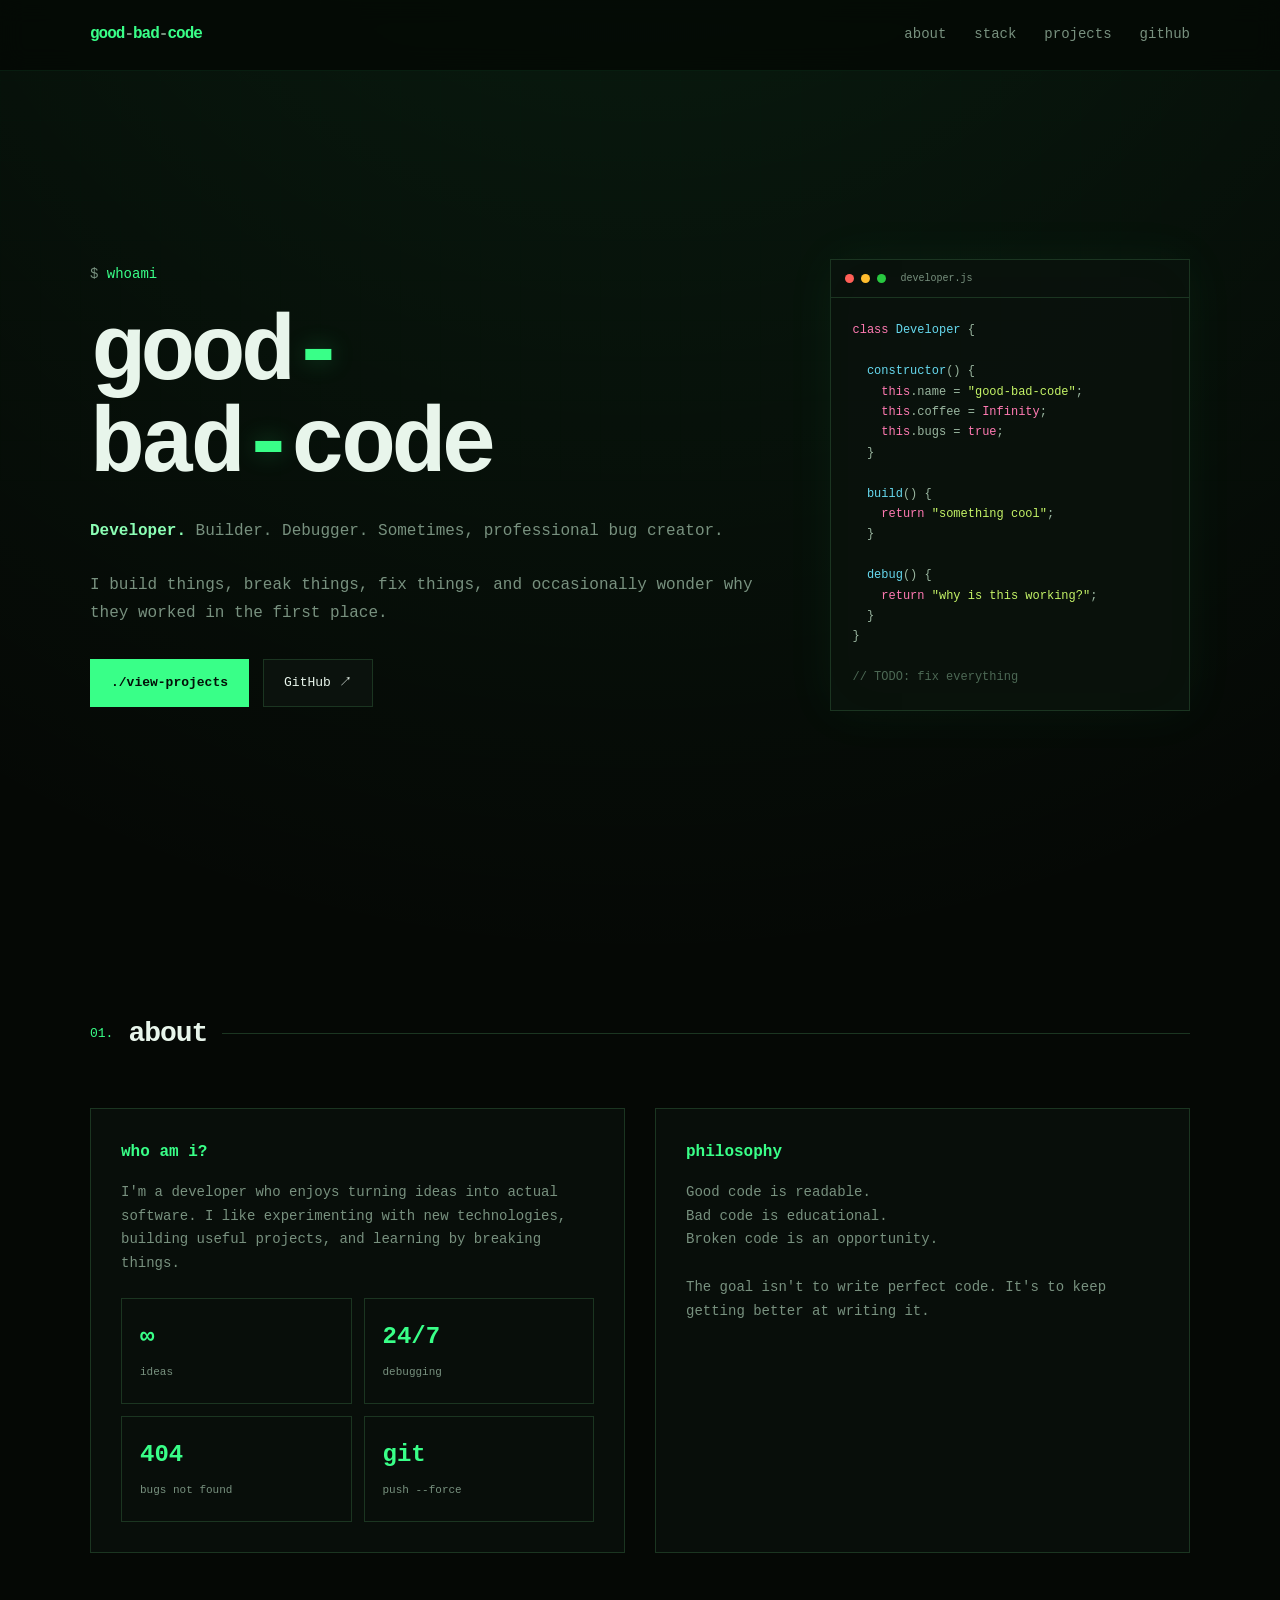
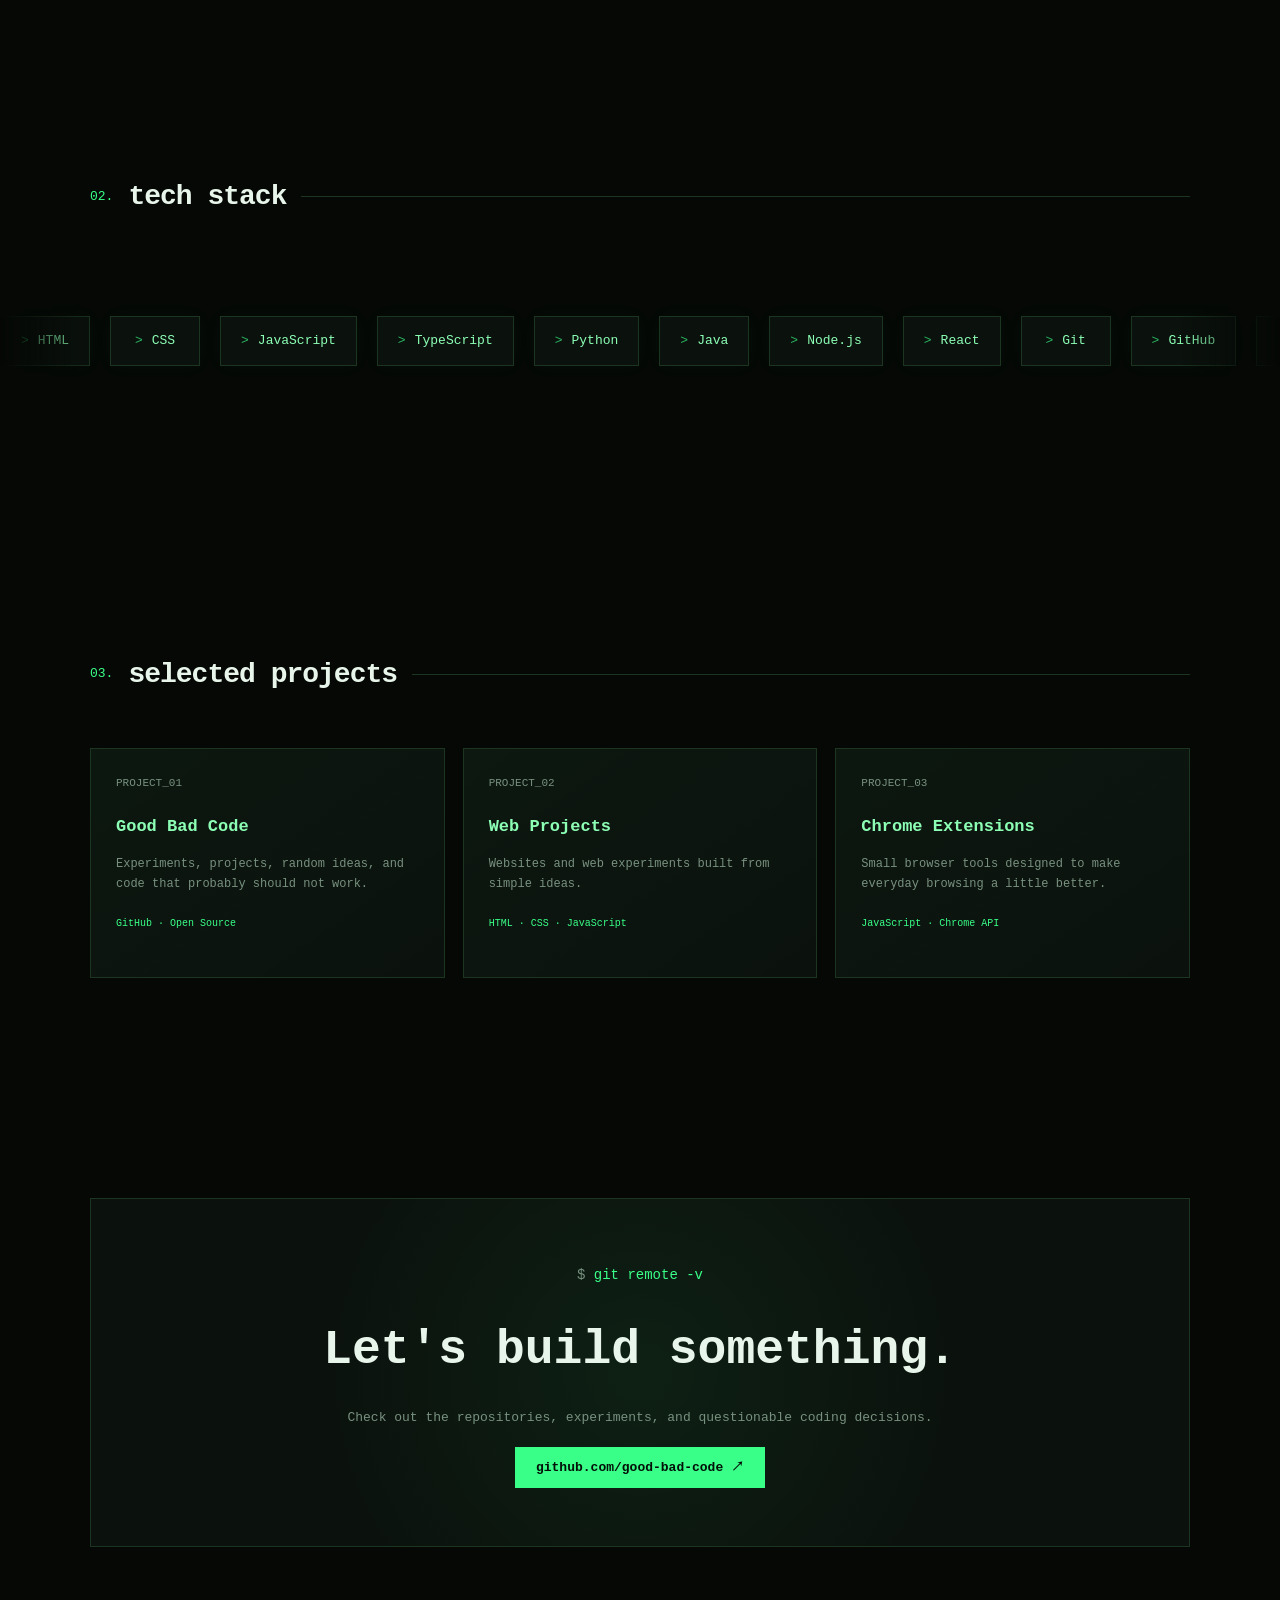
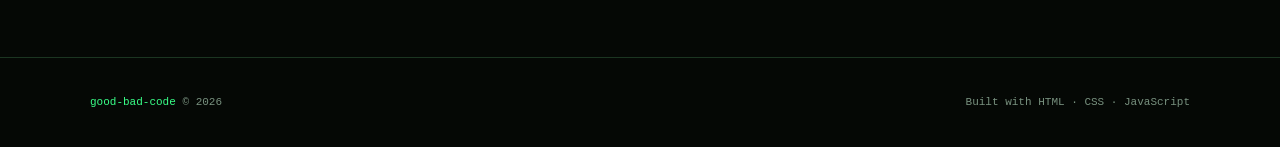
==== commit d7e21066: "Remove duplicate comment in index.html Removed duplicate comment in tech-group div." ====
--- a/index.html
+++ b/index.html
@@ -242,8 +242,6 @@
 
       </div>
 
-
-      <!-- 완전히 동일한 복제본 -->
       <div class="tech-group" aria-hidden="true">
 
         <span class="tech-item">HTML</span>
--- a/style.css
+++ b/style.css
@@ -519,366 +519,309 @@
   font-size: 11px;
 }
 
-
-/* =========================
-   TECH STACK
-========================= */
-
-/* =========================
-   WAVE TECH STACK
-========================= */
+/* ========================================
+   TECH STACK - INFINITE WAVE
+======================================== */
 
 #stack {
   overflow: hidden;
 }
 
 
-/* 전체 영역 */
-
-.tech-wave-container {
+/* 전체 마키 영역 */
+.tech-marquee {
+  width: 100%;
+  overflow: hidden;
+
   position: relative;
 
-  width: 100%;
-
-  height: 150px;
-
-  overflow: hidden;
-
-  /*
-   * 양쪽 끝을 자연스럽게 사라지게 함
-   */
-  mask-image:
-    linear-gradient(
-      90deg,
-      transparent 0%,
-      black 8%,
-      black 92%,
-      transparent 100%
-    );
-}
-
-
-/* 움직이는 라인 */
-
-.tech-wave-track {
-  position: absolute;
-
-  left: 0;
-  top: 50%;
-
+  padding: 45px 0 65px;
+
+  /* 양쪽 끝 페이드 */
+  -webkit-mask-image: linear-gradient(
+    90deg,
+    transparent 0%,
+    black 8%,
+    black 92%,
+    transparent 100%
+  );
+
+  mask-image: linear-gradient(
+    90deg,
+    transparent 0%,
+    black 8%,
+    black 92%,
+    transparent 100%
+  );
+}
+
+
+/* 움직이는 전체 트랙 */
+.tech-track {
   display: flex;
 
+  width: max-content;
+
+  will-change: transform;
+
+  animation: tech-scroll 22s linear infinite;
+}
+
+
+/* 한 세트 */
+.tech-group {
+  display: flex;
+
   align-items: center;
 
-  gap: 18px;
-
-  width: max-content;
-
-  transform: translateY(-50%);
+  gap: 20px;
+
+  padding-right: 20px;
+
+  flex-shrink: 0;
+}
+
+
+/* 기술 카드 */
+.tech-item {
+  position: relative;
+
+  display: flex;
+
+  align-items: center;
+
+  justify-content: center;
+
+  flex-shrink: 0;
+
+  padding: 13px 20px;
+
+  min-width: 90px;
+
+  border: 1px solid var(--border);
+
+  background: var(--panel);
+
+  color: var(--green-soft);
+
+  font-size: 13px;
+
+  white-space: nowrap;
+
+  box-shadow:
+    0 0 20px rgba(57, 255, 136, 0.03);
 
   animation:
-    wave-scroll 26s linear infinite;
-
-  will-change: transform;
-}
-
-
-/* 각각의 기술 */
-
-.tech-wave-item {
-  position: relative;
-
-  flex-shrink: 0;
-
-  padding: 13px 21px;
-
-  border:
-    1px solid rgba(57, 255, 136, 0.22);
-
-  background:
-    rgba(8, 15, 10, 0.9);
-
-  color: var(--green-soft);
-
-  font-size: 13px;
-
-  white-space: nowrap;
-
-  /*
-   * 네온 효과
-   */
+    tech-wave 2.5s ease-in-out infinite;
+
+  transition:
+    border-color 0.2s,
+    color 0.2s,
+    box-shadow 0.2s;
+}
+
+
+/* > 기호 */
+.tech-item::before {
+  content: ">";
+
+  color: var(--green);
+
+  margin-right: 9px;
+
+  opacity: 0.7;
+}
+
+
+/* ========================================
+   WAVE DELAY
+======================================== */
+
+.tech-item:nth-child(1) {
+  animation-delay: 0s;
+}
+
+.tech-item:nth-child(2) {
+  animation-delay: -0.2s;
+}
+
+.tech-item:nth-child(3) {
+  animation-delay: -0.4s;
+}
+
+.tech-item:nth-child(4) {
+  animation-delay: -0.6s;
+}
+
+.tech-item:nth-child(5) {
+  animation-delay: -0.8s;
+}
+
+.tech-item:nth-child(6) {
+  animation-delay: -1s;
+}
+
+.tech-item:nth-child(7) {
+  animation-delay: -1.2s;
+}
+
+.tech-item:nth-child(8) {
+  animation-delay: -1.4s;
+}
+
+.tech-item:nth-child(9) {
+  animation-delay: -1.6s;
+}
+
+.tech-item:nth-child(10) {
+  animation-delay: -1.8s;
+}
+
+.tech-item:nth-child(11) {
+  animation-delay: -2s;
+}
+
+.tech-item:nth-child(12) {
+  animation-delay: -2.2s;
+}
+
+
+/* 두 번째 세트도 동일하게 */
+.tech-group:nth-child(2) .tech-item:nth-child(1) {
+  animation-delay: 0s;
+}
+
+.tech-group:nth-child(2) .tech-item:nth-child(2) {
+  animation-delay: -0.2s;
+}
+
+.tech-group:nth-child(2) .tech-item:nth-child(3) {
+  animation-delay: -0.4s;
+}
+
+.tech-group:nth-child(2) .tech-item:nth-child(4) {
+  animation-delay: -0.6s;
+}
+
+.tech-group:nth-child(2) .tech-item:nth-child(5) {
+  animation-delay: -0.8s;
+}
+
+.tech-group:nth-child(2) .tech-item:nth-child(6) {
+  animation-delay: -1s;
+}
+
+.tech-group:nth-child(2) .tech-item:nth-child(7) {
+  animation-delay: -1.2s;
+}
+
+.tech-group:nth-child(2) .tech-item:nth-child(8) {
+  animation-delay: -1.4s;
+}
+
+.tech-group:nth-child(2) .tech-item:nth-child(9) {
+  animation-delay: -1.6s;
+}
+
+.tech-group:nth-child(2) .tech-item:nth-child(10) {
+  animation-delay: -1.8s;
+}
+
+.tech-group:nth-child(2) .tech-item:nth-child(11) {
+  animation-delay: -2s;
+}
+
+.tech-group:nth-child(2) .tech-item:nth-child(12) {
+  animation-delay: -2.2s;
+}
+
+
+/* ========================================
+   HORIZONTAL SCROLL
+======================================== */
+
+@keyframes tech-scroll {
+
+  from {
+    transform: translateX(0);
+  }
+
+  to {
+    transform: translateX(-50%);
+  }
+
+}
+
+
+/* ========================================
+   WAVE
+======================================== */
+
+@keyframes tech-wave {
+
+  0% {
+    transform: translateY(9px);
+  }
+
+  50% {
+    transform: translateY(-9px);
+  }
+
+  100% {
+    transform: translateY(9px);
+  }
+
+}
+
+
+/* ========================================
+   HOVER
+======================================== */
+
+.tech-item:hover {
+
+  color: var(--green);
+
+  border-color: var(--green);
+
   box-shadow:
-    0 0 0 transparent;
-
-  transition:
-    color .25s,
-    border-color .25s,
-    box-shadow .25s,
-    background .25s;
-}
-
-
-/* > 기호 */
-
-.tech-wave-item::before {
-  content: ">";
-
-  color: var(--green);
-
-  margin-right: 9px;
-
-  opacity: .8;
-}
-
-
-/* Hover */
-
-.tech-wave-item:hover {
-  color: var(--green);
-
-  border-color: var(--green);
-
-  background:
-    rgba(57, 255, 136, 0.05);
-
-  box-shadow:
-    0 0 25px
-    rgba(57, 255, 136, 0.16);
-}
-
-
-/* =========================
-   WAVE MOTION
-========================= */
-
-
-/*
- * 전체 라인이
- * 위 → 아래 → 위로 흐르는 느낌
- */
-
-@keyframes wave-scroll {
-
-  0% {
-    transform:
-      translate3d(0, -50%, 0)
-      rotate(0deg);
-  }
-
-  25% {
-    transform:
-      translate3d(-12.5%, -54%, 0)
-      rotate(-0.4deg);
-  }
-
-  50% {
-    transform:
-      translate3d(-25%, -46%, 0)
-      rotate(0.4deg);
-  }
-
-  75% {
-    transform:
-      translate3d(-37.5%, -54%, 0)
-      rotate(-0.4deg);
-  }
-
-  100% {
-    transform:
-      translate3d(-50%, -50%, 0)
-      rotate(0deg);
-  }
-
-}
-
-
-/* =========================
-   INDIVIDUAL WAVE
-========================= */
-
-
-/*
- * 각 요소에 미세한 위아래 차이를 줘서
- * 한 줄이 아니라 실제 파도처럼 보이게 함
- */
-
-.tech-wave-item:nth-child(1) {
-  transform: translateY(4px);
-}
-
-.tech-wave-item:nth-child(2) {
-  transform: translateY(0);
-}
-
-.tech-wave-item:nth-child(3) {
-  transform: translateY(-5px);
-}
-
-.tech-wave-item:nth-child(4) {
-  transform: translateY(-9px);
-}
-
-.tech-wave-item:nth-child(5) {
-  transform: translateY(-12px);
-}
-
-.tech-wave-item:nth-child(6) {
-  transform: translateY(-9px);
-}
-
-.tech-wave-item:nth-child(7) {
-  transform: translateY(-4px);
-}
-
-.tech-wave-item:nth-child(8) {
-  transform: translateY(2px);
-}
-
-.tech-wave-item:nth-child(9) {
-  transform: translateY(7px);
-}
-
-.tech-wave-item:nth-child(10) {
-  transform: translateY(11px);
-}
-
-.tech-wave-item:nth-child(11) {
-  transform: translateY(8px);
-}
-
-.tech-wave-item:nth-child(12) {
-  transform: translateY(3px);
-}
-
-
-/*
- * 복제된 두 번째 세트
- */
-
-.tech-wave-item:nth-child(13) {
-  transform: translateY(4px);
-}
-
-.tech-wave-item:nth-child(14) {
-  transform: translateY(0);
-}
-
-.tech-wave-item:nth-child(15) {
-  transform: translateY(-5px);
-}
-
-.tech-wave-item:nth-child(16) {
-  transform: translateY(-9px);
-}
-
-.tech-wave-item:nth-child(17) {
-  transform: translateY(-12px);
-}
-
-.tech-wave-item:nth-child(18) {
-  transform: translateY(-9px);
-}
-
-.tech-wave-item:nth-child(19) {
-  transform: translateY(-4px);
-}
-
-.tech-wave-item:nth-child(20) {
-  transform: translateY(2px);
-}
-
-.tech-wave-item:nth-child(21) {
-  transform: translateY(7px);
-}
-
-.tech-wave-item:nth-child(22) {
-  transform: translateY(11px);
-}
-
-.tech-wave-item:nth-child(23) {
-  transform: translateY(8px);
-}
-
-.tech-wave-item:nth-child(24) {
-  transform: translateY(3px);
-}
-
-
-/* =========================
-   GLOW LINE
-========================= */
-
-.tech-wave-container::before {
-  content: "";
-
-  position: absolute;
-
-  left: 0;
-  right: 0;
-
-  top: 50%;
-
-  height: 1px;
-
-  background:
-    linear-gradient(
-      90deg,
-      transparent,
-      rgba(57, 255, 136, .12),
-      transparent
-    );
-
-  box-shadow:
-    0 0 15px
-    rgba(57, 255, 136, .15);
-
-  pointer-events: none;
-}
-
-
-/* =========================
-   HOVER PAUSE
-========================= */
-
-.tech-wave-container:hover
-.tech-wave-track {
+    0 0 25px rgba(57, 255, 136, 0.18);
+
+}
+
+
+/* 마우스를 올리면 이동 정지 */
+.tech-marquee:hover .tech-track {
   animation-play-state: paused;
 }
 
 
-/* =========================
+/* ========================================
    MOBILE
-========================= */
+======================================== */
 
 @media (max-width: 800px) {
 
-  .tech-wave-container {
-    height: 130px;
-  }
-
-  .tech-wave-track {
+  .tech-marquee {
+    padding: 35px 0 50px;
+  }
+
+  .tech-track {
+    animation-duration: 18s;
+  }
+
+  .tech-group {
     gap: 12px;
 
-    animation-duration: 20s;
-  }
-
-  .tech-wave-item {
-    padding: 10px 15px;
+    padding-right: 12px;
+  }
+
+  .tech-item {
+    padding: 10px 14px;
+
+    min-width: auto;
 
     font-size: 11px;
-  }
-
-}
-
-
-/* =========================
-   REDUCED MOTION
-========================= */
-
-@media (prefers-reduced-motion: reduce) {
-
-  .tech-wave-track {
-    animation: none;
   }
 
 }
